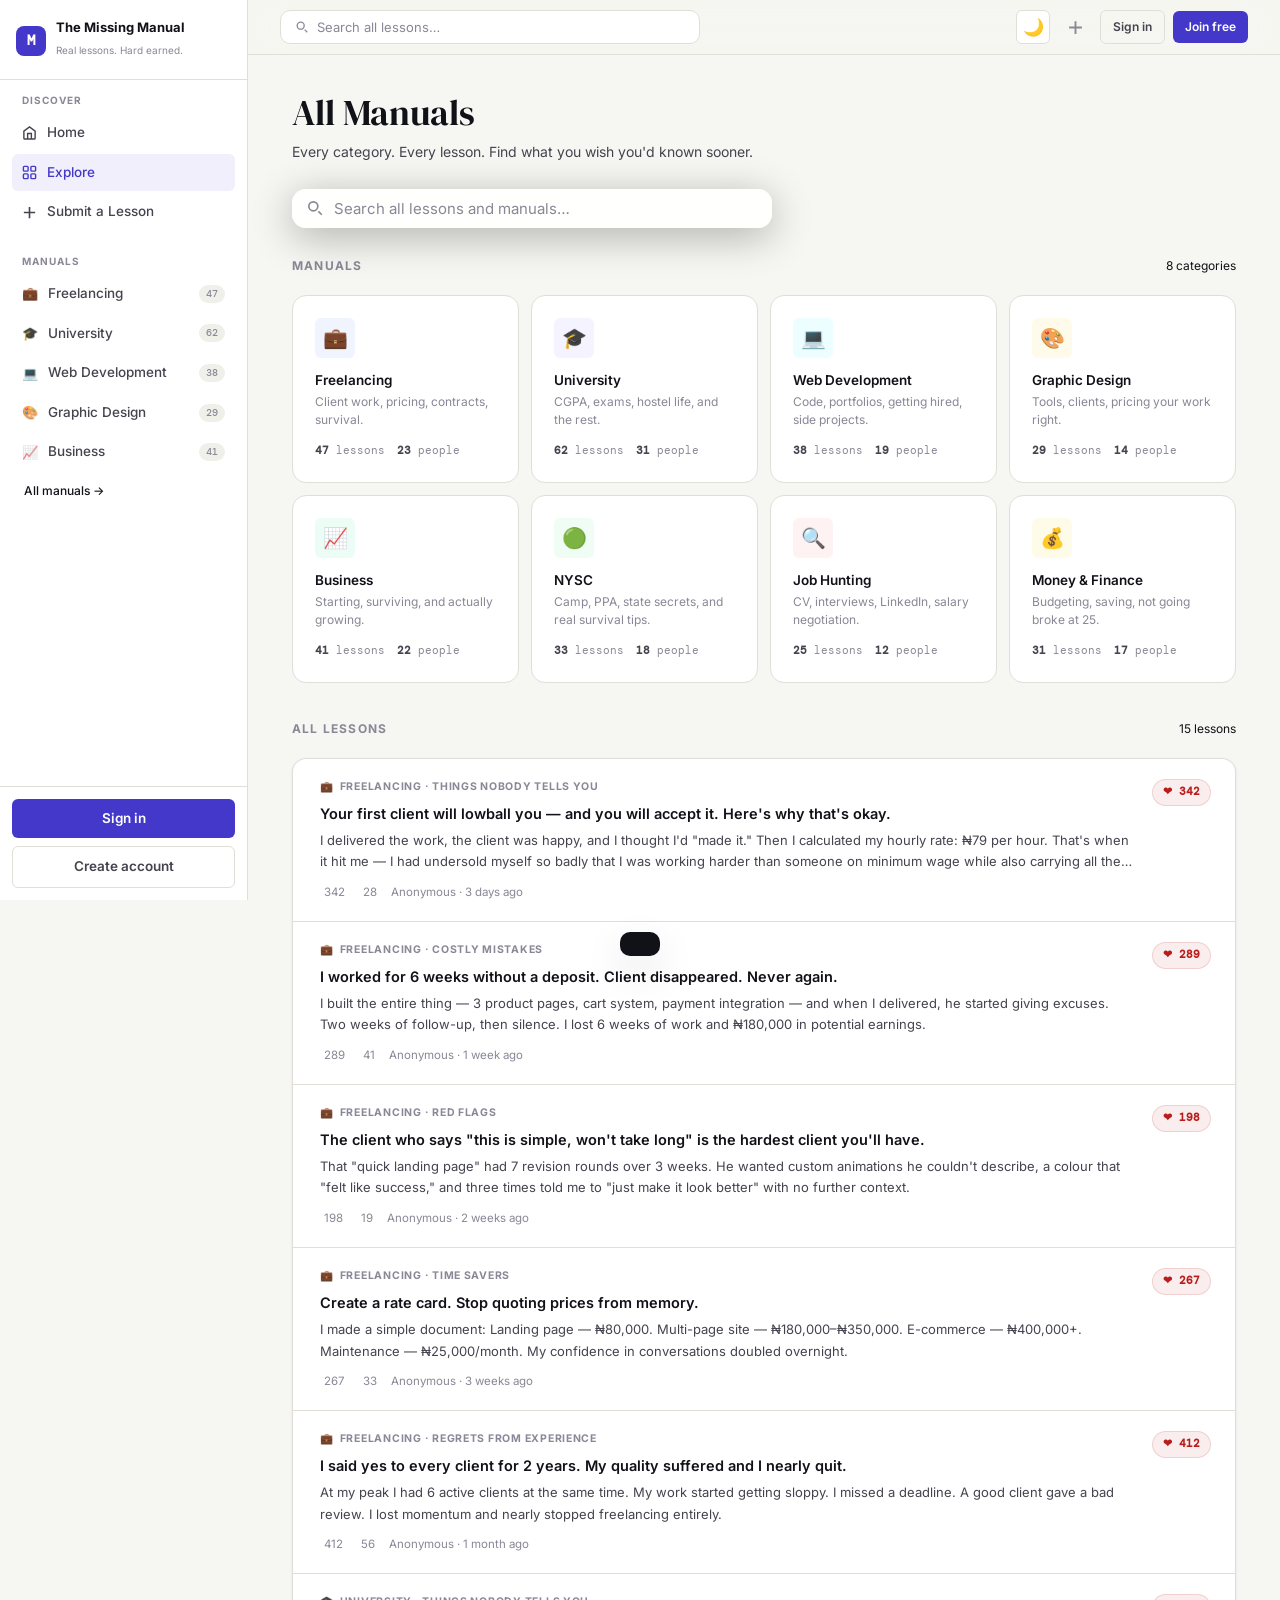
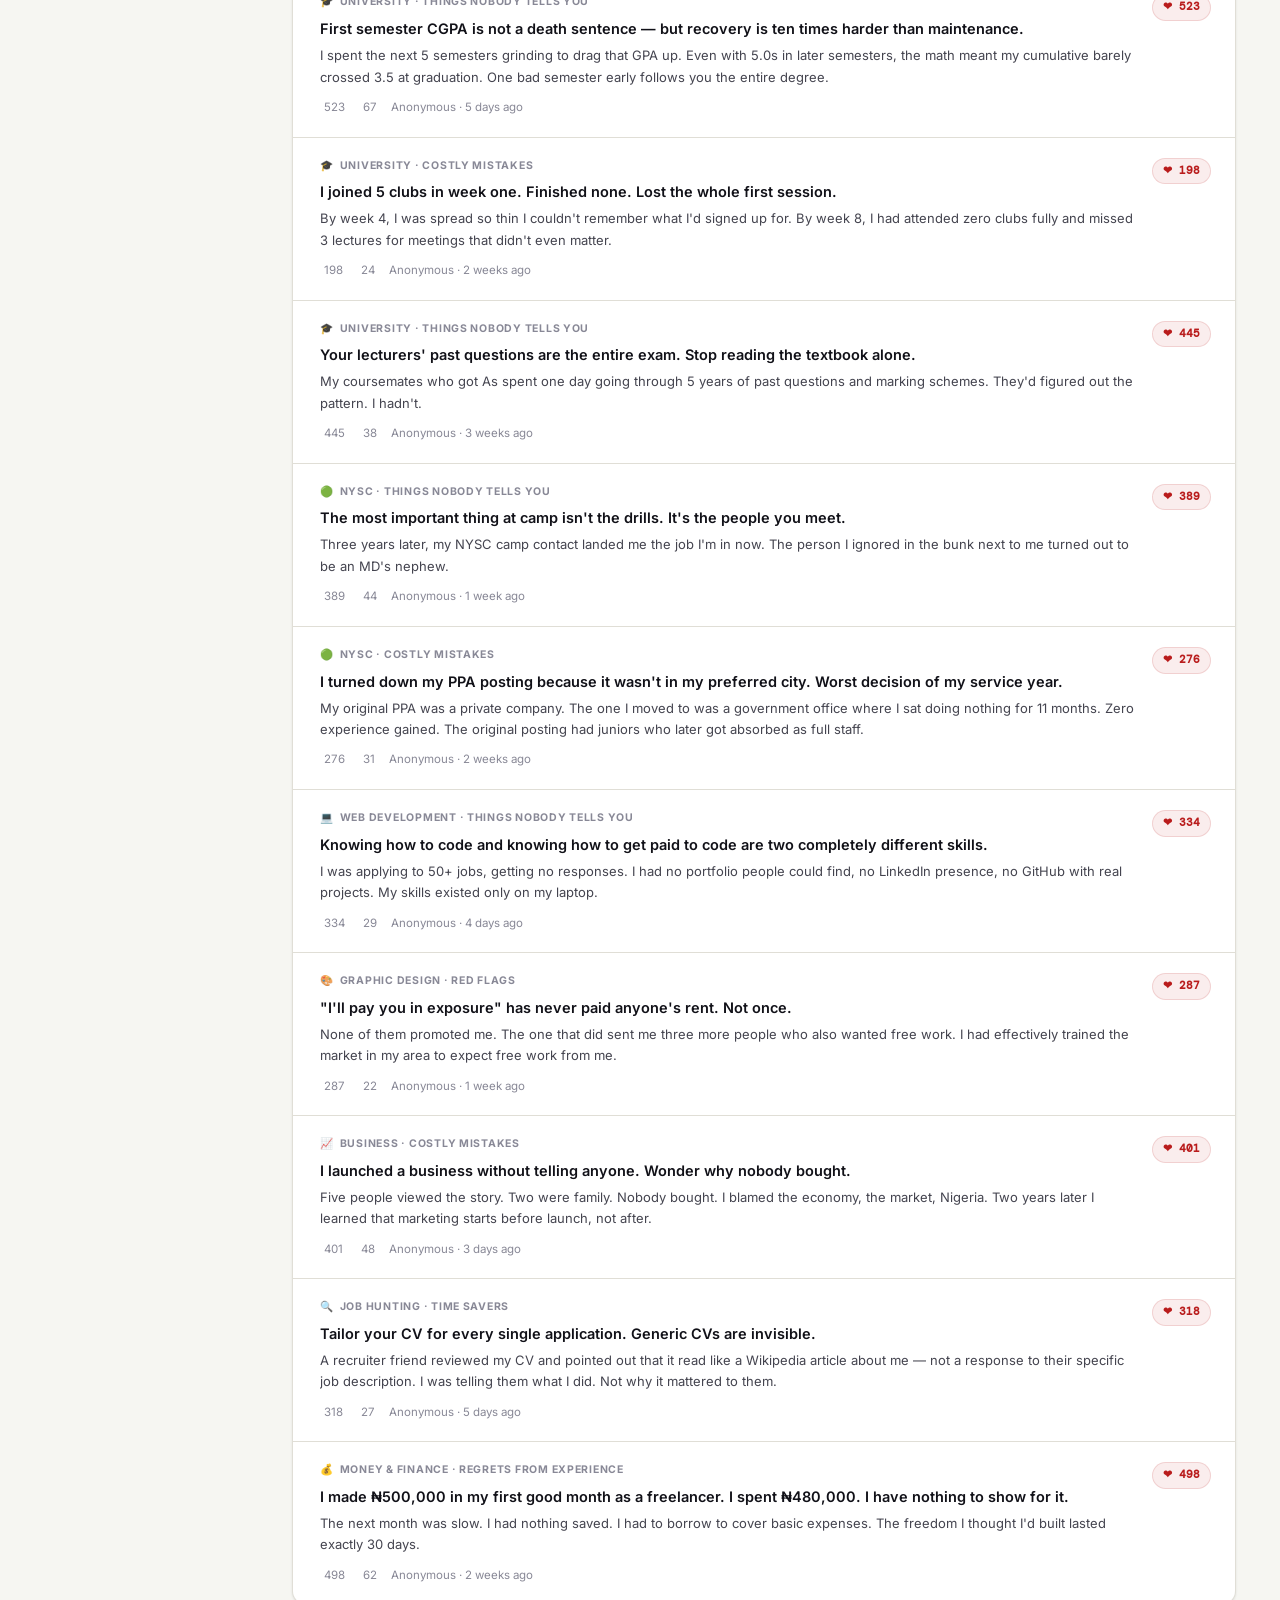
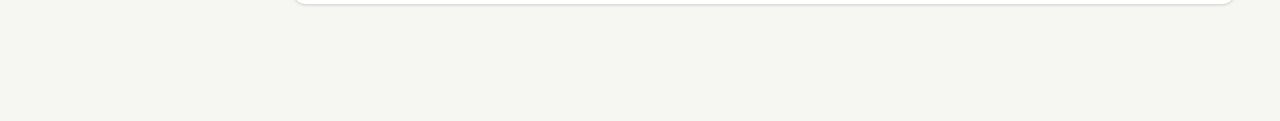
==== pages/explore.html @ 492c7e6f "Launch" ====
<!DOCTYPE html>
<html lang="en">
<head>
  <meta charset="UTF-8"/>
  <meta name="viewport" content="width=device-width,initial-scale=1.0"/>
  <title>Explore — The Missing Manual</title>
  <link rel="stylesheet" href="../css/style.css"/>
</head>
<body>
<div class="app-wrapper ready">
  <div id="sb"></div>
  <main class="main-content">
    <div id="tb"></div>
    <div class="page">
      <div style="margin-bottom:24px">
        <h2 style="margin-bottom:6px">All Manuals</h2>
        <p style="font-size:14px">Every category. Every lesson. Find what you wish you'd known sooner.</p>
      </div>
      <div class="hero-search" style="max-width:480px;margin-bottom:28px">
        <svg viewBox="0 0 16 16" fill="none" stroke="currentColor" stroke-width="1.5"><circle cx="6.5" cy="6.5" r="4"/><path d="M11 11l3 3"/></svg>
        <input type="text" id="q" placeholder="Search all lessons and manuals…" oninput="filter(this.value)"/>
      </div>

      <div class="section-header">
        <div class="section-title">Manuals</div>
        <span id="cc" style="font-size:12px;color:var(--text-muted)">8 categories</span>
      </div>
      <div class="category-grid" id="cats" style="margin-bottom:36px"></div>

      <div class="section-header">
        <div class="section-title">All Lessons</div>
        <span id="lc" style="font-size:12px;color:var(--text-muted)"></span>
      </div>
      <div id="list" class="lesson-list"></div>
      <div style="height:80px"></div>
    </div>
  </main>
</div>
<div id="sm"></div>
<div class="toast"></div>
<div id="mn"></div>

<script src="../js/app.js"></script><script src="../js/loader.js"></script>
<script>
  document.getElementById('sb').innerHTML = buildSidebar('explore');
  document.getElementById('tb').innerHTML = buildTopbar('Search all lessons…');
  document.getElementById('sm').innerHTML = buildShareModal();
  document.getElementById('mn').innerHTML = buildMobileNav('explore');

  const allL = Object.values(DATA.lessons).flat();

  function renderCats(cats){
    document.getElementById('cc').textContent = `${cats.length} categories`;
    document.getElementById('cats').innerHTML = cats.map(c=>`
      <div class="cat-card" style="--c:${c.color}" onclick="location='manual.html?cat=${c.id}'">
        <div class="cat-icon" style="background:${c.colorLight}">${c.icon}</div>
        <h3>${c.name}</h3>
        <p class="cat-desc">${c.desc}</p>
        <div class="cat-meta"><span><strong>${c.lessons}</strong> lessons</span><span><strong>${c.contributors}</strong> people</span></div>
      </div>`).join('');
  }

  function renderLessons(lessons){
    document.getElementById('lc').textContent = `${lessons.length} lessons`;
    if(!lessons.length){
      document.getElementById('list').innerHTML=`<div style="text-align:center;padding:48px 20px"><div style="font-size:28px;margin-bottom:12px;opacity:.3">🔍</div><p style="color:var(--text-muted);font-size:14px">No lessons match that search.</p></div>`;
      return;
    }
    document.getElementById('list').innerHTML = lessons.map(l=>{
      const cat=DATA.categories.find(c=>c.id===l.category);
      return `<div class="lesson-row" onclick="location='manual.html?cat=${l.category}&lesson=${l.id}'">
        <div class="lesson-row-left">
          <div class="lesson-type"><span style="color:${cat?.color||''}">${cat?.icon||''}</span>${cat?.name||''} · ${l.type}</div>
          <h3>${l.title}</h3>
          <p>${l.what_happened}</p>
          <div class="lesson-row-meta">
            <span>${ic('heart')} ${l.wishes}</span>
            <span>${ic('comment')} ${l.comments}</span>
            <span>Anonymous · ${l.time}</span>
          </div>
        </div>
        <div class="lesson-row-right"><div class="wish-pill">❤ ${l.wishes}</div></div>
      </div>`;
    }).join('');
  }

  function filter(v){
    if(!v.trim()){ renderCats(DATA.categories); renderLessons(allL); return; }
    const q=v.toLowerCase();
    renderCats(DATA.categories.filter(c=>c.name.toLowerCase().includes(q)||c.desc.toLowerCase().includes(q)));
    renderLessons(allL.filter(l=>l.title.toLowerCase().includes(q)||l.what_happened.toLowerCase().includes(q)||l.type.toLowerCase().includes(q)||l.lesson.toLowerCase().includes(q)));
  }

  const urlQ = new URLSearchParams(location.search).get('q');
  if(urlQ){ document.getElementById('q').value=urlQ; filter(urlQ); }
  else { renderCats(DATA.categories); renderLessons(allL); }
</script>
</body>
</html>
---- css/style.css ----
@import url('https://fonts.googleapis.com/css2?family=DM+Serif+Display:ital@0;1&family=Inter:wght@300;400;500;600;700&family=DM+Mono:wght@400;500&display=swap');

:root {
  --bg:#F6F6F2;
  --surface:#FFFFFF;
  --surface-2:#F0F0EB;
  --surface-3:#E8E8E2;
  --border:#E0DED6;
  --border-dark:#C8C6BC;
  --text-1:#111118;
  --text-2:#44444F;
  --text-3:#888896;
  --indigo:#4338CA;
  --indigo-2:#3730A3;
  --indigo-soft:rgba(67,56,202,0.08);
  --indigo-border:rgba(67,56,202,0.18);
  --crimson:#B91C1C;
  --crimson-soft:rgba(185,28,28,0.08);
  --teal:#0F766E;
  --teal-soft:rgba(15,118,110,0.08);
  --amber:#92400E;
  --amber-soft:rgba(146,64,14,0.08);
  --slate:#1E293B;
  --r-sm:6px;--r:10px;--r-lg:14px;--r-xl:20px;
  --sh-sm:0 1px 3px rgba(0,0,0,0.06),0 1px 2px rgba(0,0,0,0.04);
  --sh:0 4px 16px rgba(0,0,0,0.08);
  --sh-lg:0 16px 40px rgba(0,0,0,0.12);
  --nav:248px;
  --ease:all 0.18s ease;
}

*,*::before,*::after{box-sizing:border-box;margin:0;padding:0}
html{font-size:16px;scroll-behavior:smooth}
body{font-family:'Inter',sans-serif;background:var(--bg);color:var(--text-1);line-height:1.6;-webkit-font-smoothing:antialiased}
a{color:inherit;text-decoration:none}
button{cursor:pointer;font-family:inherit;border:none;background:none}
input,textarea,select{font-family:inherit}
h1,h2,h3,h4{line-height:1.2;color:var(--text-1)}
h1{font-size:clamp(2.25rem,5vw,3.5rem);font-family:'DM Serif Display',serif;font-weight:400}
h2{font-size:clamp(1.5rem,3vw,2.25rem);font-family:'DM Serif Display',serif;font-weight:400}
h3{font-size:1rem;font-weight:600}
p{color:var(--text-2);line-height:1.75}

/* APP WRAPPER */
.app-wrapper{display:flex;min-height:100vh;opacity:0;transition:opacity 0.5s ease}
.app-wrapper.ready{opacity:1}

/* SIDEBAR */
.sidebar{width:var(--nav);background:var(--surface);border-right:1px solid var(--border);position:fixed;top:0;left:0;bottom:0;display:flex;flex-direction:column;z-index:100;overflow-y:auto}
.sidebar-logo{padding:20px 16px 18px;border-bottom:1px solid var(--border);display:flex;align-items:center;gap:10px}
.logo-mark{width:30px;height:30px;border-radius:8px;background:var(--indigo);display:flex;align-items:center;justify-content:center;flex-shrink:0}
.logo-mark span{color:white;font-size:14px;font-weight:700;font-family:'DM Mono',monospace}
.logo-name{font-size:13px;font-weight:700;color:var(--text-1);display:block;line-height:1.2}
.logo-sub{font-size:10px;color:var(--text-3)}
.sidebar-nav{padding:12px;flex:1}
.nav-section{margin-bottom:22px}
.nav-section-label{font-size:10px;font-weight:700;color:var(--text-3);text-transform:uppercase;letter-spacing:.1em;padding:0 10px;margin-bottom:6px;display:block}
.nav-link{display:flex;align-items:center;gap:10px;padding:8px 10px;border-radius:var(--r-sm);font-size:13.5px;color:var(--text-2);font-weight:500;transition:var(--ease);cursor:pointer;margin-bottom:2px;text-decoration:none}
.nav-link:hover{background:var(--surface-2);color:var(--text-1)}
.nav-link.active{background:var(--indigo-soft);color:var(--indigo)}
.nav-link svg{width:15px;height:15px;flex-shrink:0}
.count{margin-left:auto;font-family:'DM Mono',monospace;font-size:10px;color:var(--text-3);background:var(--surface-2);padding:1px 7px;border-radius:20px}
.sidebar-bottom{padding:12px;border-top:1px solid var(--border)}
.sidebar-user{display:flex;align-items:center;gap:10px;padding:8px 10px;border-radius:var(--r-sm);cursor:pointer;transition:var(--ease)}
.sidebar-user:hover{background:var(--surface-2)}
.avatar{width:28px;height:28px;border-radius:50%;background:var(--indigo);display:flex;align-items:center;justify-content:center;font-size:11px;font-weight:700;color:white;flex-shrink:0}
.s-name{font-size:13px;font-weight:600;color:var(--text-1);display:block;line-height:1.3}
.s-handle{font-size:11px;color:var(--text-3)}
.main-content{margin-left:var(--nav);flex:1;min-height:100vh}

/* TOPBAR */
.topbar{position:sticky;top:0;z-index:50;background:rgba(246,246,242,0.93);backdrop-filter:blur(16px);border-bottom:1px solid var(--border);padding:10px 32px;display:flex;align-items:center;gap:12px}
.topbar-search{flex:1;max-width:420px;display:flex;align-items:center;gap:8px;background:var(--surface);border:1px solid var(--border);border-radius:var(--r);padding:8px 14px;transition:var(--ease)}
.topbar-search:focus-within{border-color:var(--indigo);box-shadow:0 0 0 3px var(--indigo-soft)}
.topbar-search svg{width:14px;height:14px;color:var(--text-3);flex-shrink:0}
.topbar-search input{flex:1;border:none;outline:none;background:none;font-size:13px;color:var(--text-1)}
.topbar-search input::placeholder{color:var(--text-3)}
.topbar-right{display:flex;align-items:center;gap:8px;margin-left:auto}
.icon-btn{width:34px;height:34px;border-radius:var(--r-sm);display:flex;align-items:center;justify-content:center;color:var(--text-3);transition:var(--ease);cursor:pointer;position:relative}
.icon-btn:hover{background:var(--surface-2);color:var(--text-1)}
.icon-btn svg{width:17px;height:17px}
.notif-dot::after{content:'';position:absolute;top:6px;right:6px;width:6px;height:6px;background:var(--crimson);border-radius:50%;border:1.5px solid var(--bg)}

/* BUTTONS */
.btn{display:inline-flex;align-items:center;gap:7px;padding:9px 18px;border-radius:var(--r-sm);font-size:13.5px;font-weight:600;transition:var(--ease);cursor:pointer;border:none;white-space:nowrap}
.btn svg{width:14px;height:14px}
.btn-primary{background:var(--indigo);color:white}
.btn-primary:hover{background:var(--indigo-2);transform:translateY(-1px);box-shadow:0 4px 14px rgba(67,56,202,0.35)}
.btn-ghost{background:transparent;color:var(--text-2);border:1px solid var(--border)}
.btn-ghost:hover{background:var(--surface-2);color:var(--text-1);border-color:var(--border-dark)}
.btn-sm{padding:6px 12px;font-size:12px}
.btn-lg{padding:12px 28px;font-size:15px}
.wish-btn{display:inline-flex;align-items:center;gap:8px;padding:8px 16px;border-radius:var(--r-sm);background:var(--crimson-soft);color:var(--crimson);border:1px solid rgba(185,28,28,0.18);font-size:13px;font-weight:600;transition:var(--ease);cursor:pointer}
.wish-btn:hover,.wish-btn.active{background:var(--crimson);color:white;border-color:var(--crimson)}

/* PAGES */
.page{padding:36px 44px;max-width:1100px}
.page-narrow{padding:36px 44px;max-width:760px}

/* HERO — the statement piece */
.hero{
  padding:88px 44px 72px;
  border-bottom:1px solid var(--border);
  background:var(--slate);
  position:relative;overflow:hidden;
}
.hero-stripe{position:absolute;top:0;left:0;right:0;height:3px;background:linear-gradient(90deg,var(--indigo),#7C3AED,var(--crimson),var(--teal))}
.hero-glow{position:absolute;top:-120px;right:-80px;width:500px;height:500px;background:radial-gradient(circle,rgba(67,56,202,0.2) 0%,transparent 65%);pointer-events:none}
.hero-glow-2{position:absolute;bottom:-80px;left:10%;width:360px;height:360px;background:radial-gradient(circle,rgba(185,28,28,0.12) 0%,transparent 65%);pointer-events:none}
.hero-eyebrow{display:inline-flex;align-items:center;gap:8px;font-size:11px;font-weight:700;color:rgba(255,255,255,0.45);text-transform:uppercase;letter-spacing:.14em;margin-bottom:22px;position:relative}
.hero-eyebrow::before{content:'';width:20px;height:1.5px;background:rgba(185,28,28,0.8);border-radius:2px}
.hero h1{max-width:660px;margin-bottom:22px;color:#F8F8FC;position:relative;line-height:1.1}
.hero h1 em{font-style:italic;color:#FCA07A}
.hero .lead{font-size:17px;color:rgba(255,255,255,0.6);max-width:520px;margin-bottom:40px;line-height:1.8;position:relative}
.hero-search{display:flex;align-items:center;gap:10px;background:rgba(255,255,255,0.96);border:none;border-radius:var(--r-lg);padding:10px 14px;max-width:560px;box-shadow:0 8px 40px rgba(0,0,0,0.3);position:relative;transition:var(--ease)}
.hero-search:focus-within{box-shadow:0 8px 40px rgba(0,0,0,0.35),0 0 0 3px rgba(67,56,202,0.25)}
.hero-search svg{width:18px;height:18px;color:var(--text-3);flex-shrink:0}
.hero-search input{flex:1;border:none;outline:none;background:none;font-size:15px;color:var(--text-1)}
.hero-search input::placeholder{color:var(--text-3)}
.hero-search-btn{background:var(--indigo);color:white;padding:8px 20px;border-radius:8px;font-size:13px;font-weight:700;border:none;cursor:pointer;transition:var(--ease);flex-shrink:0}
.hero-search-btn:hover{background:var(--indigo-2)}
.hero-hints{margin-top:18px;display:flex;align-items:center;gap:8px;flex-wrap:wrap;position:relative}
.hero-hint-label{font-size:12px;color:rgba(255,255,255,0.35)}
.hero-tag{font-size:12px;padding:4px 12px;background:rgba(255,255,255,0.08);border:1px solid rgba(255,255,255,0.14);border-radius:20px;color:rgba(255,255,255,0.65);cursor:pointer;transition:var(--ease)}
.hero-tag:hover{background:rgba(255,255,255,0.15);color:rgba(255,255,255,0.95);border-color:rgba(255,255,255,0.3)}

/* STATS */
.stats-bar{display:flex;background:var(--surface);border-bottom:1px solid var(--border)}
.stat-item{flex:1;padding:24px 28px;border-right:1px solid var(--border);text-align:center;transition:var(--ease);position:relative}
.stat-item:last-child{border-right:none}
.stat-item:hover{background:var(--surface-2)}
.stat-num{font-family:'DM Serif Display',serif;font-size:2.25rem;display:block;line-height:1;margin-bottom:4px}
.stat-label{font-size:11.5px;color:var(--text-3);font-weight:500}

/* SECTION */
.section-header{display:flex;align-items:center;justify-content:space-between;margin-bottom:20px}
.section-title{font-size:12px;font-weight:700;color:var(--text-3);text-transform:uppercase;letter-spacing:.1em}
.section-link{font-size:13px;color:var(--indigo);font-weight:600}
.section-link:hover{text-decoration:underline}

/* CATEGORY CARDS */
.category-grid{display:grid;grid-template-columns:repeat(auto-fill,minmax(210px,1fr));gap:12px}
.cat-card{background:var(--surface);border:1px solid var(--border);border-radius:var(--r-lg);padding:22px;cursor:pointer;transition:var(--ease);position:relative;overflow:hidden}
.cat-card::before{content:'';position:absolute;top:0;left:0;right:0;height:3px;background:var(--c,var(--indigo));transform:scaleX(0);transition:transform 0.22s ease;transform-origin:left}
.cat-card:hover{border-color:var(--border-dark);box-shadow:var(--sh);transform:translateY(-2px)}
.cat-card:hover::before{transform:scaleX(1)}
.cat-card:hover .cat-icon{transform:scale(1.1)}
.cat-icon{width:40px;height:40px;border-radius:var(--r-sm);display:flex;align-items:center;justify-content:center;margin-bottom:14px;font-size:20px;transition:transform 0.18s ease}
.cat-card h3{font-size:13.5px;margin-bottom:5px}
.cat-desc{font-size:12px;color:var(--text-3);margin-bottom:14px;line-height:1.5}
.cat-meta{display:flex;gap:12px}
.cat-meta span{font-family:'DM Mono',monospace;font-size:10.5px;color:var(--text-3)}
.cat-meta strong{color:var(--text-2)}

/* LESSON LIST */
.lesson-list{display:flex;flex-direction:column;gap:1px;background:var(--border);border:1px solid var(--border);border-radius:var(--r-lg);overflow:hidden;box-shadow:var(--sh-sm)}
.lesson-row{background:var(--surface);padding:20px 24px;display:flex;align-items:flex-start;gap:16px;cursor:pointer;transition:var(--ease);border-left:3px solid transparent}
.lesson-row:hover{background:var(--surface-2);border-left-color:var(--indigo)}
.lesson-row-left{flex:1;min-width:0}
.lesson-type{font-size:10.5px;font-weight:700;text-transform:uppercase;letter-spacing:.07em;color:var(--text-3);margin-bottom:7px;display:flex;align-items:center;gap:6px}
.lesson-row h3{font-size:14.5px;font-weight:600;margin-bottom:6px;line-height:1.45}
.lesson-row p{font-size:13px;color:var(--text-2);line-height:1.65;margin-bottom:10px;display:-webkit-box;-webkit-line-clamp:2;-webkit-box-orient:vertical;overflow:hidden}
.lesson-row-meta{display:flex;align-items:center;gap:14px}
.lesson-row-meta span{font-size:11.5px;color:var(--text-3);display:flex;align-items:center;gap:4px}
.lesson-row-right{display:flex;flex-direction:column;align-items:flex-end;gap:8px;flex-shrink:0}
.wish-pill{font-family:'DM Mono',monospace;font-size:10.5px;color:var(--crimson);background:var(--crimson-soft);padding:4px 10px;border-radius:20px;font-weight:600;border:1px solid rgba(185,28,28,0.14)}

/* LESSON CARD */
.lesson-card{background:var(--surface);border:1px solid var(--border);border-radius:var(--r-lg);margin-bottom:12px;overflow:hidden;box-shadow:var(--sh-sm);transition:box-shadow 0.2s}
.lesson-card:hover{box-shadow:var(--sh)}
.lesson-card-head{padding:24px 28px 20px;border-bottom:1px solid var(--border)}
.section-badge{font-size:10px;font-weight:700;text-transform:uppercase;letter-spacing:.08em;color:var(--indigo);margin-bottom:10px;display:block}
.lesson-card-head h3{font-size:17px;font-weight:700;line-height:1.4}
.lesson-card-body{padding:20px 28px}
.lesson-block{margin-bottom:16px}
.lesson-block:last-child{margin-bottom:0}
.block-label{font-size:10px;font-weight:700;text-transform:uppercase;letter-spacing:.1em;color:var(--text-3);display:block;margin-bottom:6px}
.block-situation{background:var(--surface-2);border-left:3px solid var(--border-dark);padding:12px 16px;border-radius:0 var(--r-sm) var(--r-sm) 0}
.block-situation p{font-size:13.5px;color:var(--text-2);line-height:1.7}
.block-lesson p{font-size:14.5px;color:var(--text-1);line-height:1.8}
.block-advice{background:var(--teal-soft);border:1px solid rgba(15,118,110,0.15);border-radius:var(--r);padding:14px 16px}
.block-advice .block-label{color:var(--teal)}
.block-advice p{font-size:13.5px;color:#134e4a;line-height:1.65}
.lesson-card-foot{padding:16px 28px;border-top:1px solid var(--border);display:flex;align-items:center;justify-content:space-between;flex-wrap:wrap;gap:10px;background:var(--surface-2)}
.lesson-author{display:flex;align-items:center;gap:10px}
.a-name{font-size:13px;font-weight:600}
.a-time{font-size:11.5px;color:var(--text-3)}
.lesson-foot-actions{display:flex;align-items:center;gap:8px;flex-wrap:wrap}

/* MANUAL */
.manual-hero{background:var(--surface);border-bottom:1px solid var(--border);padding:48px 44px 32px}
.breadcrumb{font-size:12.5px;color:var(--text-3);margin-bottom:20px;display:flex;align-items:center;gap:6px}
.breadcrumb a{color:var(--indigo);transition:var(--ease)}
.breadcrumb a:hover{text-decoration:underline}
.manual-hero .lead{font-size:15px;color:var(--text-2);max-width:580px;margin-bottom:24px;line-height:1.7}
.manual-actions{display:flex;gap:8px;flex-wrap:wrap;margin-bottom:28px}
.manual-stats{display:flex;gap:24px;flex-wrap:wrap}
.manual-stat{font-size:13px;color:var(--text-3);display:flex;align-items:center;gap:6px}
.manual-stat strong{color:var(--text-1);font-weight:600}
.tabs-bar{background:var(--surface);border-bottom:1px solid var(--border);padding:0 44px;display:flex;overflow-x:auto;scrollbar-width:none}
.tabs-bar::-webkit-scrollbar{display:none}
.tab{padding:13px 16px;font-size:13px;font-weight:500;color:var(--text-3);cursor:pointer;white-space:nowrap;border-bottom:2px solid transparent;transition:var(--ease)}
.tab:hover{color:var(--text-1)}
.tab.active{color:var(--indigo);border-bottom-color:var(--indigo)}

/* PROFILE */
.profile-cover{height:120px;background:var(--slate);position:relative;overflow:hidden}
.profile-cover::before{content:'';position:absolute;inset:0;background:linear-gradient(135deg,rgba(67,56,202,0.4),rgba(185,28,28,0.2))}
.profile-cover::after{content:'';position:absolute;top:0;left:0;right:0;height:3px;background:linear-gradient(90deg,var(--indigo),#7C3AED,var(--crimson),var(--teal))}
.profile-header{background:var(--surface);border-bottom:1px solid var(--border);padding:0 40px 32px}
.profile-avatar-row{display:flex;align-items:flex-end;justify-content:space-between;margin-top:-36px;margin-bottom:18px}
.p-avatar{width:72px;height:72px;border-radius:50%;border:4px solid white;background:var(--indigo);display:flex;align-items:center;justify-content:center;font-size:26px;font-weight:700;color:white;box-shadow:var(--sh)}
.p-actions{display:flex;gap:8px;padding-bottom:4px}
.p-name{font-family:'DM Serif Display',serif;font-size:1.75rem;margin-bottom:4px}
.p-handle{font-size:14px;color:var(--text-3);margin-bottom:12px}
.p-bio{font-size:14px;color:var(--text-2);max-width:500px;line-height:1.65;margin-bottom:18px}
.p-badges{display:flex;gap:8px;flex-wrap:wrap;margin-bottom:20px}
.badge{display:inline-flex;align-items:center;gap:5px;font-size:11px;font-weight:700;padding:4px 10px;border-radius:20px;border:1px solid}
.badge-gold{color:var(--amber);border-color:rgba(146,64,14,0.2);background:var(--amber-soft)}
.badge-blue{color:var(--indigo);border-color:var(--indigo-border);background:var(--indigo-soft)}
.badge-green{color:var(--teal);border-color:rgba(15,118,110,0.2);background:var(--teal-soft)}
.p-stats{display:flex;gap:24px;flex-wrap:wrap}
.p-stat .n{font-family:'DM Mono',monospace;font-size:1.25rem;font-weight:600;color:var(--text-1);display:block}
.p-stat .l{font-size:11.5px;color:var(--text-3)}

/* DASHBOARD */
.dash-grid{display:grid;grid-template-columns:1fr 1fr;gap:14px;margin-bottom:20px}
.dash-card{background:var(--surface);border:1px solid var(--border);border-radius:var(--r-lg);padding:24px;transition:var(--ease);position:relative;overflow:hidden}
.dash-card::after{content:'';position:absolute;top:0;left:0;width:4px;height:100%;background:var(--dc,var(--indigo))}
.dash-card:hover{box-shadow:var(--sh);transform:translateY(-1px)}
.dash-label{font-size:11px;font-weight:700;text-transform:uppercase;letter-spacing:.07em;color:var(--text-3);margin-bottom:8px}
.dash-value{font-family:'DM Serif Display',serif;font-size:2.25rem;color:var(--text-1);line-height:1;margin-bottom:4px}
.dash-sub{font-size:12px;color:var(--text-3)}
.dash-green{color:var(--teal);font-weight:600}

/* AUTH */
.auth-page{min-height:100vh;display:flex;opacity:0;transition:opacity 0.5s ease}
.auth-page.ready{opacity:1}
.auth-left{flex:1;display:flex;flex-direction:column;padding:48px;max-width:460px;background:var(--slate);position:relative;overflow:hidden}
.auth-left::before{content:'';position:absolute;top:0;left:0;right:0;height:3px;background:linear-gradient(90deg,var(--indigo),#7C3AED,var(--crimson),var(--teal))}
.auth-left::after{content:'';position:absolute;top:-60px;right:-60px;width:300px;height:300px;background:radial-gradient(circle,rgba(67,56,202,0.2),transparent 70%)}
.auth-logo{margin-bottom:auto;position:relative}
.auth-logo .logo-mark{width:36px;height:36px;background:var(--indigo);border-radius:9px;display:flex;align-items:center;justify-content:center;margin-bottom:12px}
.auth-logo .logo-mark span{color:white;font-size:16px;font-weight:700;font-family:'DM Mono',monospace}
.auth-logo h2{color:white;font-size:1.25rem;margin-bottom:4px;font-family:'Inter',sans-serif;font-weight:700}
.auth-logo p{color:rgba(255,255,255,0.45);font-size:13px}
.auth-quote{margin-top:auto;position:relative}
.auth-quote blockquote{font-family:'DM Serif Display',serif;font-size:1.125rem;color:rgba(255,255,255,0.88);line-height:1.7;margin-bottom:14px;font-style:italic}
.auth-quote cite{font-size:12px;color:rgba(255,255,255,0.35)}
.auth-right{flex:1;display:flex;align-items:center;justify-content:center;padding:48px;background:var(--bg)}
.auth-form{width:100%;max-width:380px}
.auth-form h1{font-size:1.875rem;margin-bottom:6px}
.auth-sub{font-size:14px;color:var(--text-3);margin-bottom:32px}
.form-group{margin-bottom:16px}
.form-label{font-size:12.5px;font-weight:600;color:var(--text-2);display:flex;justify-content:space-between;margin-bottom:6px}
.form-input{width:100%;padding:10px 14px;background:var(--surface);border:1.5px solid var(--border);border-radius:var(--r-sm);font-size:14px;color:var(--text-1);outline:none;transition:var(--ease)}
.form-input:focus{border-color:var(--indigo);box-shadow:0 0 0 3px var(--indigo-soft)}
.form-input::placeholder{color:var(--text-3)}
.form-submit{width:100%;padding:11px;background:var(--indigo);color:white;border:none;border-radius:var(--r-sm);font-size:14px;font-weight:700;cursor:pointer;transition:var(--ease);margin-top:8px}
.form-submit:hover{background:var(--indigo-2);transform:translateY(-1px);box-shadow:0 4px 14px rgba(67,56,202,0.35)}
.auth-divider{display:flex;align-items:center;gap:12px;margin:20px 0}
.auth-divider::before,.auth-divider::after{content:'';flex:1;height:1px;background:var(--border)}
.auth-divider span{font-size:11.5px;color:var(--text-3)}
.oauth-btn{width:100%;padding:10px;border:1.5px solid var(--border);border-radius:var(--r-sm);background:var(--surface);font-size:13px;font-weight:500;color:var(--text-1);cursor:pointer;transition:var(--ease);display:flex;align-items:center;justify-content:center;gap:10px;margin-bottom:10px}
.oauth-btn:hover{background:var(--surface-2);border-color:var(--border-dark)}
.auth-switch{text-align:center;font-size:13px;color:var(--text-3);margin-top:24px}
.auth-switch a{color:var(--indigo);font-weight:600}

/* MODAL */
.overlay{position:fixed;inset:0;background:rgba(0,0,0,0.4);display:flex;align-items:center;justify-content:center;z-index:1000;opacity:0;pointer-events:none;transition:opacity .2s}
.overlay.open{opacity:1;pointer-events:all}
.modal{background:var(--surface);border:1px solid var(--border);border-radius:var(--r-xl);padding:32px;max-width:420px;width:92%;box-shadow:var(--sh-lg);transform:translateY(12px);transition:transform .25s ease;position:relative}
.overlay.open .modal{transform:translateY(0)}
.modal-close{position:absolute;top:14px;right:14px;width:28px;height:28px;border-radius:50%;background:var(--surface-2);display:flex;align-items:center;justify-content:center;font-size:14px;cursor:pointer;color:var(--text-3);border:none;transition:var(--ease)}
.modal-close:hover{background:var(--surface-3)}
.modal-title{font-size:15px;font-weight:700;margin-bottom:4px}
.modal-sub{font-size:13px;color:var(--text-3);margin-bottom:22px}
.share-grid{display:grid;grid-template-columns:repeat(3,1fr);gap:10px;margin-bottom:20px}
.share-opt{display:flex;flex-direction:column;align-items:center;gap:6px;padding:14px 8px;border-radius:var(--r);border:1px solid var(--border);cursor:pointer;transition:var(--ease)}
.share-opt:hover{background:var(--surface-2);border-color:var(--border-dark);transform:translateY(-1px)}
.s-icon{width:36px;height:36px;border-radius:50%;display:flex;align-items:center;justify-content:center;font-size:17px}
.share-opt span{font-size:11px;font-weight:500;color:var(--text-2)}
.copy-row{display:flex;gap:8px}
.copy-input{flex:1;background:var(--surface-2);border:1px solid var(--border);border-radius:var(--r-sm);padding:8px 12px;font-size:11.5px;color:var(--text-3);font-family:'DM Mono',monospace;outline:none}

/* SUBMIT */
.submit-card{background:var(--surface);border:1px solid var(--border);border-radius:var(--r-lg);overflow:hidden;box-shadow:var(--sh-sm)}
.submit-head{padding:24px 28px;border-bottom:1px solid var(--border);background:var(--surface-2)}
.submit-head h3{font-size:15px;font-weight:700;margin-bottom:3px}
.submit-head p{font-size:13px;color:var(--text-3)}
.submit-body{padding:24px 28px;display:flex;flex-direction:column;gap:18px}
.form-row{display:grid;grid-template-columns:1fr 1fr;gap:16px}
.form-select{width:100%;padding:10px 14px;background:var(--surface);border:1.5px solid var(--border);border-radius:var(--r-sm);font-size:14px;color:var(--text-1);outline:none;cursor:pointer;transition:var(--ease)}
.form-select:focus{border-color:var(--indigo);box-shadow:0 0 0 3px var(--indigo-soft)}
.form-textarea{width:100%;padding:12px 14px;background:var(--surface);border:1.5px solid var(--border);border-radius:var(--r-sm);font-size:13.5px;color:var(--text-1);outline:none;resize:vertical;min-height:90px;line-height:1.65;transition:var(--ease)}
.form-textarea:focus{border-color:var(--indigo);box-shadow:0 0 0 3px var(--indigo-soft)}
.form-textarea::placeholder{color:var(--text-3)}
.char-hint{font-size:11px;color:var(--text-3);text-align:right;font-family:'DM Mono',monospace;margin-top:4px}
.submit-foot{padding:16px 28px;border-top:1px solid var(--border);display:flex;align-items:center;justify-content:space-between;background:var(--surface-2)}

/* TOAST */
.toast{position:fixed;bottom:24px;left:50%;transform:translateX(-50%) translateY(80px);background:var(--text-1);color:white;padding:12px 20px;border-radius:var(--r);font-size:13px;font-weight:500;display:flex;align-items:center;gap:8px;box-shadow:var(--sh-lg);z-index:2000;transition:transform .3s cubic-bezier(.34,1.56,.64,1);white-space:nowrap;pointer-events:none}
.toast.show{transform:translateX(-50%) translateY(0)}

/* MOBILE NAV */
.mobile-nav{display:none;position:fixed;bottom:0;left:0;right:0;background:var(--surface);border-top:1px solid var(--border);padding:6px 0 max(6px,env(safe-area-inset-bottom));z-index:100;box-shadow:0 -4px 16px rgba(0,0,0,0.06)}
.mobile-nav-inner{display:flex;justify-content:space-around}
.m-nav-item{display:flex;flex-direction:column;align-items:center;gap:3px;padding:6px 16px;cursor:pointer;color:var(--text-3);transition:var(--ease);border-radius:var(--r-sm)}
.m-nav-item.active{color:var(--indigo)}
.m-nav-item svg{width:20px;height:20px}
.m-nav-item span{font-size:9.5px;font-weight:600}

/* RESPONSIVE */
@media(max-width:900px){
  .sidebar{display:none}.main-content{margin-left:0}
  .hero{padding:48px 20px 40px}.page,.page-narrow{padding:20px}
  .manual-hero{padding:28px 20px 24px}.tabs-bar{padding:0 20px}
  .auth-left{display:none}.dash-grid{grid-template-columns:1fr}
  .form-row{grid-template-columns:1fr}.stats-bar{flex-wrap:wrap}
  .stat-item{flex:none;width:50%}.topbar{padding:8px 16px}
  .profile-header{padding:0 20px 24px}.mobile-nav{display:block}
}
@media(max-width:540px){.category-grid{grid-template-columns:1fr 1fr}.stat-item{width:100%}}
.divider{height:1px;background:var(--border)}
.mt-8{margin-top:8px}.mt-16{margin-top:16px}.mt-24{margin-top:24px}.mt-32{margin-top:32px}
.mb-8{margin-bottom:8px}.mb-16{margin-bottom:16px}.mb-24{margin-bottom:24px}
.hidden{display:none!important}

/* ── DARK MODE ── */
body.dark {
  --bg:#0F0F13;
  --surface:#16161D;
  --surface-2:#1E1E28;
  --surface-3:#252532;
  --border:#2A2A38;
  --border-dark:#353548;
  --text-1:#F0F0F5;
  --text-2:#A0A0B8;
  --text-3:#606078;
}
body.dark .topbar { background: rgba(15,15,19,0.93); }
body.dark .hero { background: #0D0D15; }
body.dark .hero-glow { background: radial-gradient(circle,rgba(67,56,202,0.25) 0%,transparent 65%); }
body.dark .stats-bar { background: var(--surface); }
body.dark .sidebar { background: var(--surface); }
body.dark .lesson-row { background: var(--surface); }
body.dark .lesson-row:hover { background: var(--surface-2); }
body.dark .lesson-card { background: var(--surface); }
body.dark .lesson-card-foot { background: var(--surface-2); }
body.dark .cat-card { background: var(--surface); }
body.dark .dash-card { background: var(--surface); }
body.dark .submit-card { background: var(--surface); }
body.dark .submit-head { background: var(--surface-2); }
body.dark .submit-foot { background: var(--surface-2); }
body.dark .form-input { background: var(--surface-2); color: var(--text-1); }
body.dark .form-textarea { background: var(--surface-2); color: var(--text-1); }
body.dark .form-select { background: var(--surface-2); color: var(--text-1); }
body.dark .modal { background: var(--surface); }
body.dark .auth-right { background: var(--bg); }
body.dark .auth-form h1 { color: var(--text-1); }
body.dark .topbar-search { background: var(--surface-2); }
body.dark .hero-search { background: var(--surface); }
body.dark .hero-search input { color: var(--text-1); }
body.dark .manual-hero { background: var(--surface); }
body.dark .tabs-bar { background: var(--surface); }
body.dark .profile-header { background: var(--surface); }
body.dark .mobile-nav { background: var(--surface); }
body.dark .block-situation { background: var(--surface-2); }
body.dark .hero-search-btn { background: var(--indigo); }

/* Theme toggle button */
.theme-toggle {
  width: 34px; height: 34px;
  border-radius: var(--r-sm);
  display: flex; align-items: center; justify-content: center;
  cursor: pointer; transition: var(--ease);
  color: var(--text-3); border: 1px solid var(--border);
  background: var(--surface);
  font-size: 16px;
}
.theme-toggle:hover { background: var(--surface-2); color: var(--text-1); }

/* Profile cover mobile fix */
@media(max-width:900px) {
  .profile-cover { height: 140px; }
  .profile-avatar-row { margin-top: -40px; }
  .profile-header { padding: 0 16px 24px; }
}
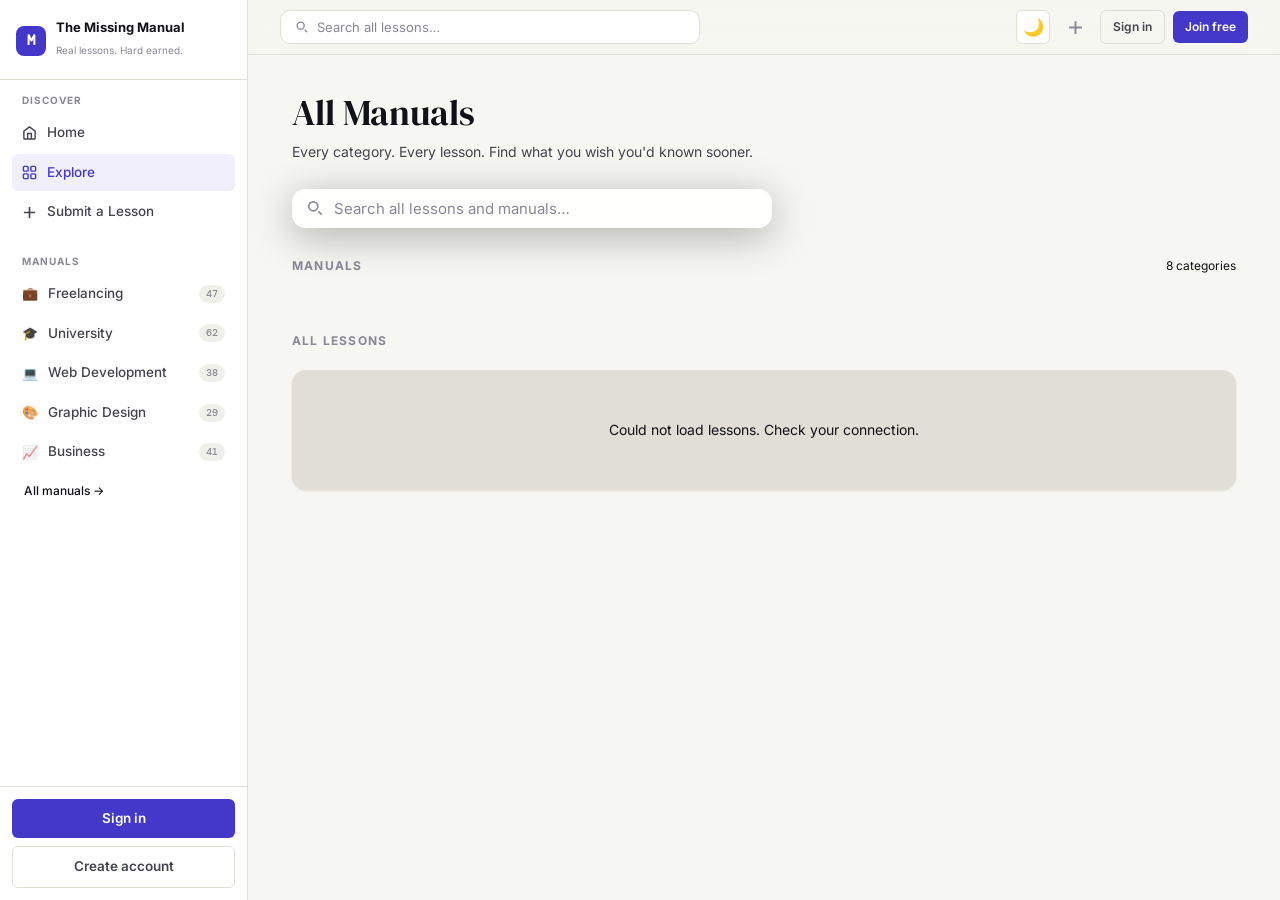
==== commit f072d227: "Connect ecplore page to real backend" ====
--- a/pages/explore.html
+++ b/pages/explore.html
@@ -40,14 +40,24 @@
 <div class="toast"></div>
 <div id="mn"></div>
 
-<script src="../js/app.js"></script><script src="../js/loader.js"></script>
+<script src="../js/app.js"></script><script src="../js/api.js"></script><script src="../js/loader.js"></script>
 <script>
   document.getElementById('sb').innerHTML = buildSidebar('explore');
   document.getElementById('tb').innerHTML = buildTopbar('Search all lessons…');
   document.getElementById('sm').innerHTML = buildShareModal();
   document.getElementById('mn').innerHTML = buildMobileNav('explore');
 
-  const allL = Object.values(DATA.lessons).flat();
+  let allL = [];
+  document.getElementById('list').innerHTML = `<div style="text-align:center;padding:48px 20px;color:var(--text-muted);font-size:14px">Loading lessons…</div>`;
+
+  function timeAgo(iso){
+    const s = Math.floor((Date.now() - new Date(iso).getTime())/1000);
+    if(s<60) return 'just now';
+    if(s<3600) return Math.floor(s/60)+'m ago';
+    if(s<86400) return Math.floor(s/3600)+'h ago';
+    if(s<2592000) return Math.floor(s/86400)+'d ago';
+    return Math.floor(s/2592000)+'mo ago';
+  }
 
   function renderCats(cats){
     document.getElementById('cc').textContent = `${cats.length} categories`;
@@ -68,18 +78,20 @@
     }
     document.getElementById('list').innerHTML = lessons.map(l=>{
       const cat=DATA.categories.find(c=>c.id===l.category);
+      const wishes = l._count ? l._count.wishes : 0;
+      const comments = l._count ? l._count.comments : 0;
       return `<div class="lesson-row" onclick="location='manual.html?cat=${l.category}&lesson=${l.id}'">
         <div class="lesson-row-left">
           <div class="lesson-type"><span style="color:${cat?.color||''}">${cat?.icon||''}</span>${cat?.name||''} · ${l.type}</div>
           <h3>${l.title}</h3>
-          <p>${l.what_happened}</p>
+          <p>${l.whatHappened}</p>
           <div class="lesson-row-meta">
-            <span>${ic('heart')} ${l.wishes}</span>
-            <span>${ic('comment')} ${l.comments}</span>
-            <span>Anonymous · ${l.time}</span>
+            <span>${ic('heart')} ${wishes}</span>
+            <span>${ic('comment')} ${comments}</span>
+            <span>Anonymous · ${timeAgo(l.createdAt)}</span>
           </div>
         </div>
-        <div class="lesson-row-right"><div class="wish-pill">❤ ${l.wishes}</div></div>
+        <div class="lesson-row-right"><div class="wish-pill">❤ ${wishes}</div></div>
       </div>`;
     }).join('');
   }
@@ -88,12 +100,17 @@
     if(!v.trim()){ renderCats(DATA.categories); renderLessons(allL); return; }
     const q=v.toLowerCase();
     renderCats(DATA.categories.filter(c=>c.name.toLowerCase().includes(q)||c.desc.toLowerCase().includes(q)));
-    renderLessons(allL.filter(l=>l.title.toLowerCase().includes(q)||l.what_happened.toLowerCase().includes(q)||l.type.toLowerCase().includes(q)||l.lesson.toLowerCase().includes(q)));
+    renderLessons(allL.filter(l=>l.title.toLowerCase().includes(q)||l.whatHappened.toLowerCase().includes(q)||l.type.toLowerCase().includes(q)||l.lesson.toLowerCase().includes(q)));
   }
 
-  const urlQ = new URLSearchParams(location.search).get('q');
-  if(urlQ){ document.getElementById('q').value=urlQ; filter(urlQ); }
-  else { renderCats(DATA.categories); renderLessons(allL); }
+  Api.getLessons().then(function(res){
+    allL = res.lessons || [];
+    const urlQ = new URLSearchParams(location.search).get('q');
+    if(urlQ){ document.getElementById('q').value=urlQ; filter(urlQ); }
+    else { renderCats(DATA.categories); renderLessons(allL); }
+  }).catch(function(){
+    document.getElementById('list').innerHTML = `<div style="text-align:center;padding:48px 20px;color:var(--text-muted);font-size:14px">Could not load lessons. Check your connection.</div>`;
+  });
 </script>
 </body>
 </html>
